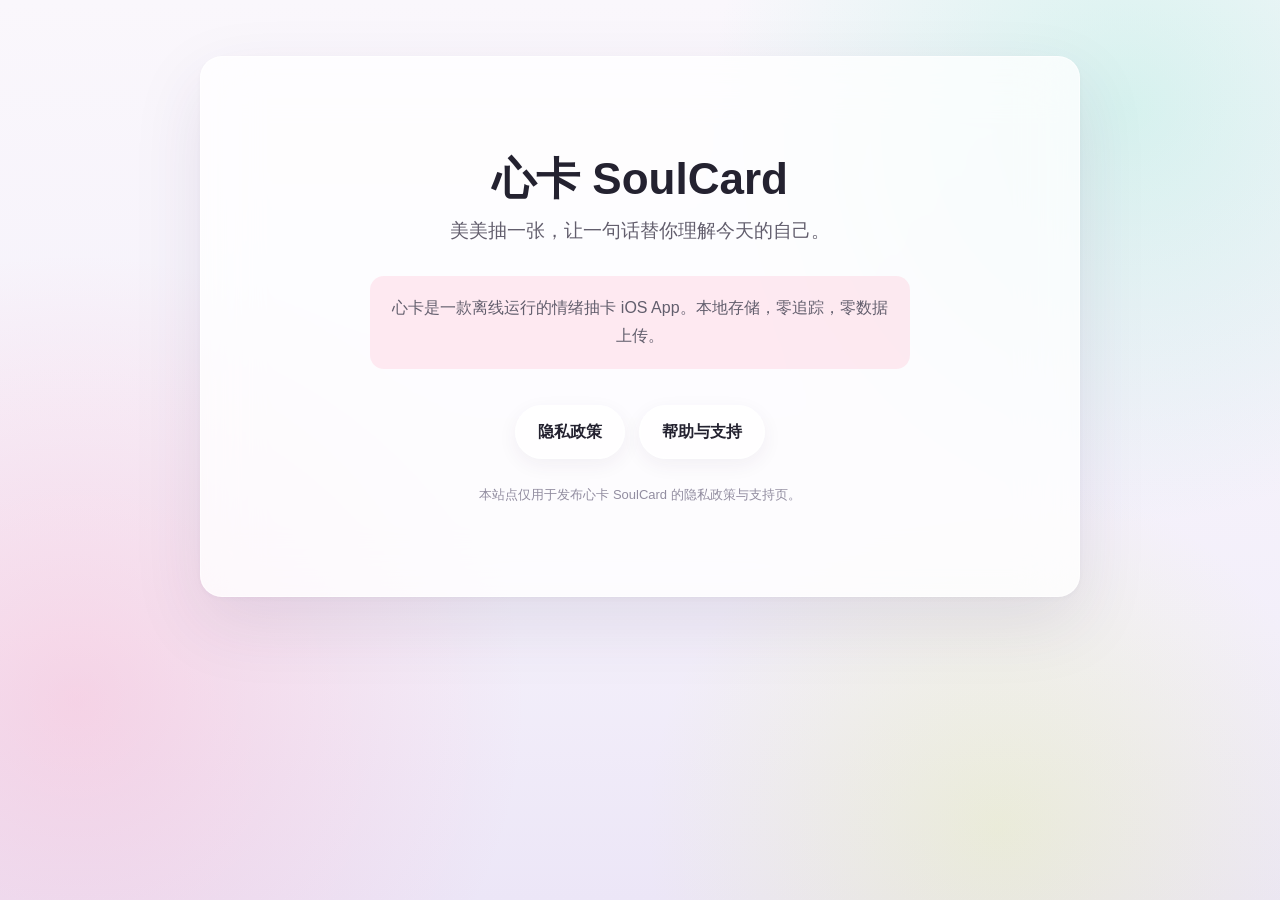
==== index.html @ d4f11d60 "Add SoulCard privacy + support pages Static site for GitHub Pages hosting of 心卡 SoulCard's privacy p" ====
<!doctype html>
<html lang="zh-Hans">
<head>
  <meta charset="utf-8">
  <meta name="viewport" content="width=device-width, initial-scale=1">
  <title>心卡 SoulCard</title>
  <meta name="description" content="心卡 SoulCard：美美抽一张，让一句话替你理解今天的自己。">
  <link rel="stylesheet" href="style.css">
</head>
<body>
  <main>
    <article class="landing">
      <h1>心卡 SoulCard</h1>
      <p class="tagline">美美抽一张，让一句话替你理解今天的自己。</p>

      <p class="summary">
        心卡是一款离线运行的情绪抽卡 iOS App。本地存储，零追踪，零数据上传。
      </p>

      <nav class="links">
        <a href="./privacy.html">隐私政策</a>
        <a href="./support.html">帮助与支持</a>
      </nav>

      <p class="footer-note">本站点仅用于发布心卡 SoulCard 的隐私政策与支持页。</p>
    </article>
  </main>
</body>
</html>
---- style.css ----
:root {
  color-scheme: light;
  --bg-base: #faf7fc;
  --paper: rgba(255, 255, 255, 0.78);
  --ink-primary: #242230;
  --ink-secondary: #625e6d;
  --ink-tertiary: #928da0;
  --accent: #ff8fb3;
  --accent-soft: rgba(255, 143, 179, 0.18);
  --line: rgba(255, 255, 255, 0.55);
  --line-soft: rgba(146, 141, 160, 0.18);
}

* {
  box-sizing: border-box;
}

html, body {
  margin: 0;
  padding: 0;
}

body {
  min-height: 100vh;
  background:
    radial-gradient(circle at 88% 12%, rgba(141, 232, 210, 0.32), transparent 26rem),
    radial-gradient(circle at 6% 78%, rgba(255, 143, 179, 0.28), transparent 28rem),
    radial-gradient(circle at 78% 92%, rgba(221, 245, 110, 0.22), transparent 22rem),
    linear-gradient(180deg, #faf7fc, #f3effa 70%, #ece6f7);
  background-attachment: fixed;
  color: var(--ink-primary);
  font-family: -apple-system, BlinkMacSystemFont, "PingFang SC", "Hiragino Sans GB", "Microsoft YaHei", sans-serif;
  line-height: 1.78;
  -webkit-font-smoothing: antialiased;
}

main {
  width: min(880px, calc(100% - 32px));
  margin: 0 auto;
  padding: 56px 0 80px;
}

article {
  background: var(--paper);
  backdrop-filter: blur(28px) saturate(1.1);
  -webkit-backdrop-filter: blur(28px) saturate(1.1);
  border: 1px solid var(--line);
  border-radius: 22px;
  padding: clamp(28px, 5vw, 56px);
  box-shadow:
    0 26px 70px rgba(60, 40, 90, 0.10),
    0 2px 6px rgba(60, 40, 90, 0.04);
}

article.landing {
  text-align: center;
  padding-top: clamp(56px, 10vw, 96px);
  padding-bottom: clamp(48px, 8vw, 80px);
}

.brand {
  margin: 0 0 18px;
  font-size: 13px;
  font-weight: 600;
  letter-spacing: 0.04em;
  color: var(--ink-tertiary);
  text-transform: none;
}

.brand a {
  color: inherit;
  text-decoration: none;
}

.brand a:hover {
  color: var(--accent);
}

h1 {
  margin: 0 0 8px;
  font-size: clamp(30px, 5.4vw, 44px);
  line-height: 1.2;
  letter-spacing: 0;
  font-weight: 600;
}

h2 {
  margin: 36px 0 10px;
  font-size: 21px;
  line-height: 1.4;
  letter-spacing: 0;
  font-weight: 600;
}

h3 {
  margin: 26px 0 8px;
  font-size: 17px;
  line-height: 1.5;
  font-weight: 600;
  color: var(--ink-primary);
}

p {
  margin: 10px 0;
  color: var(--ink-primary);
}

strong {
  font-weight: 600;
  color: var(--ink-primary);
}

em {
  font-style: normal;
  color: var(--accent);
  font-weight: 500;
}

ul, ol {
  margin: 10px 0 0;
  padding-left: 1.4em;
}

li {
  margin: 4px 0;
  color: var(--ink-primary);
}

.meta {
  color: var(--ink-tertiary);
  font-size: 14px;
  margin-bottom: 28px;
}

.tagline {
  font-size: clamp(16px, 2.4vw, 19px);
  color: var(--ink-secondary);
  margin: 6px 0 28px;
}

.summary {
  border-left: 3px solid var(--accent);
  padding: 14px 0 14px 18px;
  margin: 24px 0 8px;
  color: var(--ink-secondary);
  background: var(--accent-soft);
  border-radius: 0 12px 12px 0;
}

article.landing .summary {
  border-left: none;
  border-radius: 14px;
  padding: 18px 22px;
  text-align: center;
  display: inline-block;
  max-width: 540px;
  margin: 0 auto;
}

a {
  color: var(--accent);
  text-decoration: none;
  border-bottom: 1px solid transparent;
  transition: border-color 0.18s ease;
}

a:hover {
  border-bottom-color: var(--accent);
}

.links {
  display: flex;
  flex-wrap: wrap;
  justify-content: center;
  gap: 14px;
  margin: 36px 0 18px;
}

.links a {
  display: inline-flex;
  align-items: center;
  padding: 12px 22px;
  border-radius: 999px;
  background: rgba(255, 255, 255, 0.7);
  border: 1px solid var(--line);
  color: var(--ink-primary);
  font-weight: 600;
  box-shadow: 0 6px 20px rgba(60, 40, 90, 0.06);
  transition: transform 0.18s ease, box-shadow 0.18s ease;
}

.links a:hover {
  transform: translateY(-1px);
  box-shadow: 0 10px 28px rgba(60, 40, 90, 0.10);
}

.footer-note {
  font-size: 13px;
  color: var(--ink-tertiary);
  margin-top: 24px;
}
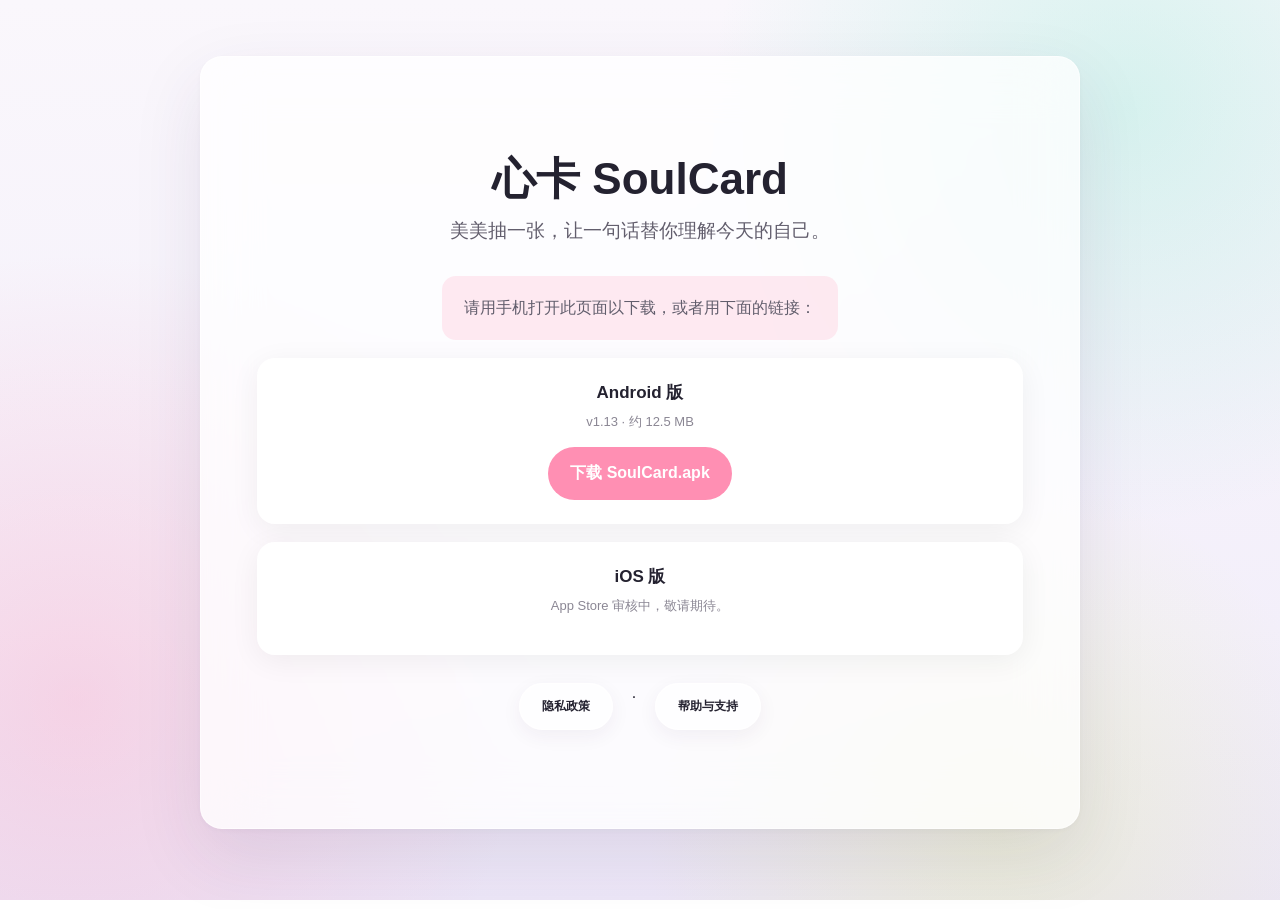
==== commit 5acf5758: "Make landing page a download trigger, not just an info page The QR code in shared posters and the "分" ====
--- a/index.html
+++ b/index.html
@@ -3,9 +3,36 @@
 <head>
   <meta charset="utf-8">
   <meta name="viewport" content="width=device-width, initial-scale=1">
-  <title>心卡 SoulCard</title>
-  <meta name="description" content="心卡 SoulCard：美美抽一张，让一句话替你理解今天的自己。">
+  <title>下载 心卡 SoulCard</title>
+  <meta name="description" content="心卡 SoulCard：美美抽一张，让一句话替你理解今天的自己。本页面会自动检测设备并跳到对应的安装入口。">
   <link rel="stylesheet" href="style.css">
+  <style>
+    .dl-card {
+      background: #fff;
+      border-radius: 18px;
+      padding: 22px 22px 24px;
+      margin: 18px 0 12px;
+      box-shadow: 0 6px 30px rgba(0,0,0,0.06);
+    }
+    .dl-card h3 { margin: 0 0 4px; font-size: 17px; }
+    .dl-card .platform-note {
+      color: #8b8794;
+      font-size: 13px;
+      margin: 0 0 14px;
+    }
+    .dl-card .apk-download { display: inline-block; margin: 0; }
+    .wechat-hint {
+      background: #fff7e6;
+      border-radius: 14px;
+      padding: 16px 18px;
+      margin: 16px 0;
+      color: #8a6d3b;
+      font-size: 14px;
+      line-height: 1.6;
+    }
+    .links { margin-top: 28px; }
+    .sub-link { color: #b6b1bb; font-size: 12px; }
+  </style>
 </head>
 <body>
   <main>
@@ -13,17 +40,97 @@
       <h1>心卡 SoulCard</h1>
       <p class="tagline">美美抽一张，让一句话替你理解今天的自己。</p>
 
-      <p class="summary">
-        心卡是一款离线运行的情绪抽卡 iOS App。本地存储，零追踪，零数据上传。
-      </p>
+      <p class="summary" id="status">检测设备中…</p>
+
+      <div id="wechat-hint" class="wechat-hint" style="display:none">
+        看起来你在微信里打开了这个页面。<br>
+        请点击右上角 <strong>···</strong> → <strong>在浏览器中打开</strong>，才能直接下载安装包。
+      </div>
+
+      <div id="actions" style="display:none">
+        <div id="card-android" class="dl-card" style="display:none">
+          <h3>Android 版</h3>
+          <p class="platform-note" id="android-version">最新版本</p>
+          <a id="dl-android" class="apk-download" href="#" download>下载 SoulCard.apk</a>
+        </div>
+        <div id="card-ios" class="dl-card" style="display:none">
+          <h3>iOS 版</h3>
+          <p class="platform-note">App Store 审核中，敬请期待。</p>
+        </div>
+      </div>
 
       <nav class="links">
-        <a href="./privacy.html">隐私政策</a>
-        <a href="./support.html">帮助与支持</a>
+        <a class="sub-link" href="./privacy.html">隐私政策</a>
+        &nbsp;·&nbsp;
+        <a class="sub-link" href="./support.html">帮助与支持</a>
       </nav>
-
-      <p class="footer-note">本站点仅用于发布心卡 SoulCard 的隐私政策与支持页。</p>
     </article>
   </main>
+  <script>
+    (function () {
+      var ua = navigator.userAgent || '';
+      var isAndroid = /Android/i.test(ua);
+      var isIOS = /iPhone|iPad|iPod/i.test(ua);
+      var isWeChat = /MicroMessenger/i.test(ua);
+      var statusEl = document.getElementById('status');
+      var actionsEl = document.getElementById('actions');
+      var cardAndroid = document.getElementById('card-android');
+      var cardIos = document.getElementById('card-ios');
+      var dlAndroid = document.getElementById('dl-android');
+      var versionNote = document.getElementById('android-version');
+      var wechatHint = document.getElementById('wechat-hint');
+
+      function revealAndroid(apkUrl, versionName, sizeMB) {
+        dlAndroid.href = apkUrl;
+        if (versionName) {
+          versionNote.textContent = 'v' + versionName + (sizeMB ? ' · 约 ' + sizeMB + ' MB' : '');
+        }
+        cardAndroid.style.display = '';
+        actionsEl.style.display = '';
+      }
+      function revealIos() {
+        cardIos.style.display = '';
+        actionsEl.style.display = '';
+      }
+
+      // WeChat WebView blocks .apk downloads — show guidance and skip auto-redirect.
+      if (isWeChat) {
+        wechatHint.style.display = '';
+        statusEl.textContent = '心卡 SoulCard 离线运行，零追踪。';
+      }
+
+      fetch('./version.json', { cache: 'no-store' })
+        .then(function (r) { return r.json(); })
+        .then(function (j) {
+          var apkUrl = j.apkUrl;
+          var versionName = j.apkVersionName;
+          var sizeMB = j.apkSizeBytes ? (j.apkSizeBytes / 1024 / 1024).toFixed(1) : null;
+          if (isAndroid && !isWeChat) {
+            // Direct trigger — Android browsers prompt the user for the APK.
+            statusEl.textContent = '正在准备下载…';
+            window.location.href = apkUrl;
+            setTimeout(function () {
+              statusEl.textContent = '没自动开始？点击下面的按钮：';
+              revealAndroid(apkUrl, versionName, sizeMB);
+            }, 1500);
+          } else if (isIOS) {
+            statusEl.textContent = '心卡 SoulCard 离线运行，零追踪。';
+            revealIos();
+          } else if (isWeChat) {
+            revealAndroid(apkUrl, versionName, sizeMB);
+            revealIos();
+          } else {
+            statusEl.textContent = '请用手机打开此页面以下载，或者用下面的链接：';
+            revealAndroid(apkUrl, versionName, sizeMB);
+            revealIos();
+          }
+        })
+        .catch(function () {
+          // Fall back to the support page if version.json fetch fails (offline,
+          // CDN hiccup, etc).
+          statusEl.innerHTML = '加载下载信息失败，请前往 <a href="./support.html">帮助页</a> 手动下载。';
+        });
+    })();
+  </script>
 </body>
 </html>
--- a/style.css
+++ b/style.css
@@ -132,6 +132,48 @@
   margin-bottom: 28px;
 }
 
+.apk-download {
+  display: inline-block;
+  background: var(--accent);
+  color: #fff;
+  padding: 12px 22px;
+  border-radius: 28px;
+  text-decoration: none;
+  font-weight: 600;
+  font-size: 16px;
+  margin: 4px 0 6px;
+}
+
+.apk-download:hover {
+  opacity: 0.9;
+}
+
+.screenshots-grid {
+  display: grid;
+  grid-template-columns: repeat(3, 1fr);
+  gap: 14px;
+  margin: 20px 0 28px;
+}
+
+.screenshots-grid img {
+  width: 100%;
+  height: auto;
+  border-radius: 22px;
+  box-shadow: 0 6px 24px rgba(30, 18, 40, 0.10), 0 2px 6px rgba(30, 18, 40, 0.06);
+  border: 1px solid rgba(0, 0, 0, 0.04);
+  display: block;
+}
+
+@media (max-width: 600px) {
+  .screenshots-grid {
+    grid-template-columns: repeat(2, 1fr);
+    gap: 10px;
+  }
+  .screenshots-grid img {
+    border-radius: 16px;
+  }
+}
+
 .tagline {
   font-size: clamp(16px, 2.4vw, 19px);
   color: var(--ink-secondary);
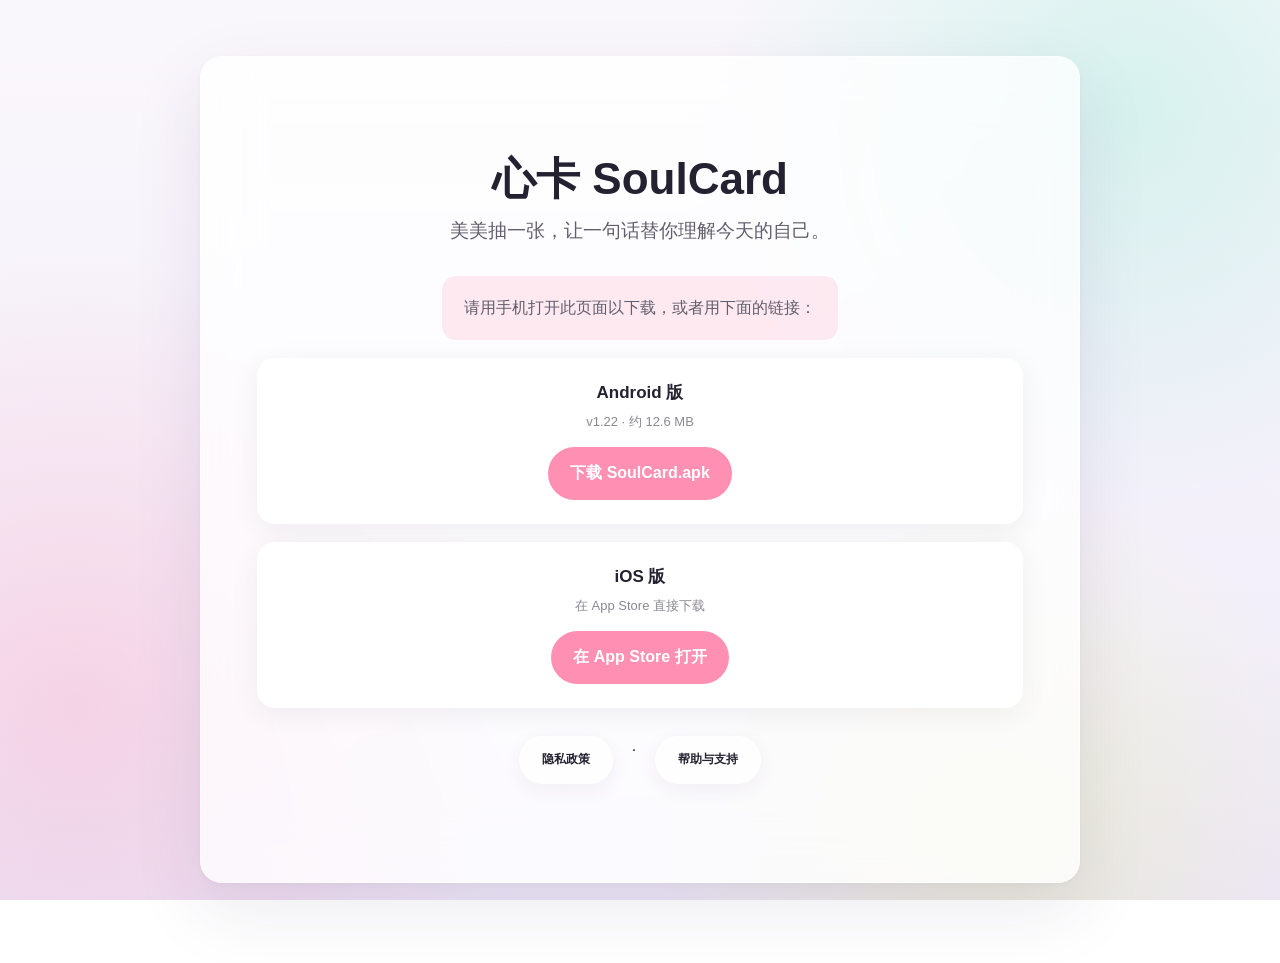
==== commit a63095a4: "iOS shipped — landing page + support copy now point at App Store App ID 6770044426. URL: https://app" ====
--- a/index.html
+++ b/index.html
@@ -55,7 +55,8 @@
         </div>
         <div id="card-ios" class="dl-card" style="display:none">
           <h3>iOS 版</h3>
-          <p class="platform-note">App Store 审核中，敬请期待。</p>
+          <p class="platform-note">在 App Store 直接下载</p>
+          <a id="dl-ios" class="apk-download" href="https://apps.apple.com/cn/app/%E5%BF%83%E5%8D%A1/id6770044426">在 App Store 打开</a>
         </div>
       </div>
 
@@ -113,9 +114,15 @@
               statusEl.textContent = '没自动开始？点击下面的按钮：';
               revealAndroid(apkUrl, versionName, sizeMB);
             }, 1500);
-          } else if (isIOS) {
-            statusEl.textContent = '心卡 SoulCard 离线运行，零追踪。';
-            revealIos();
+          } else if (isIOS && !isWeChat) {
+            // iOS Safari supports direct App Store redirect via the apps.apple.com URL.
+            // WeChat in-app browser blocks it — handled below.
+            statusEl.textContent = '正在打开 App Store…';
+            window.location.href = 'https://apps.apple.com/cn/app/%E5%BF%83%E5%8D%A1/id6770044426';
+            setTimeout(function () {
+              statusEl.textContent = '没自动跳转？点下面：';
+              revealIos();
+            }, 1500);
           } else if (isWeChat) {
             revealAndroid(apkUrl, versionName, sizeMB);
             revealIos();
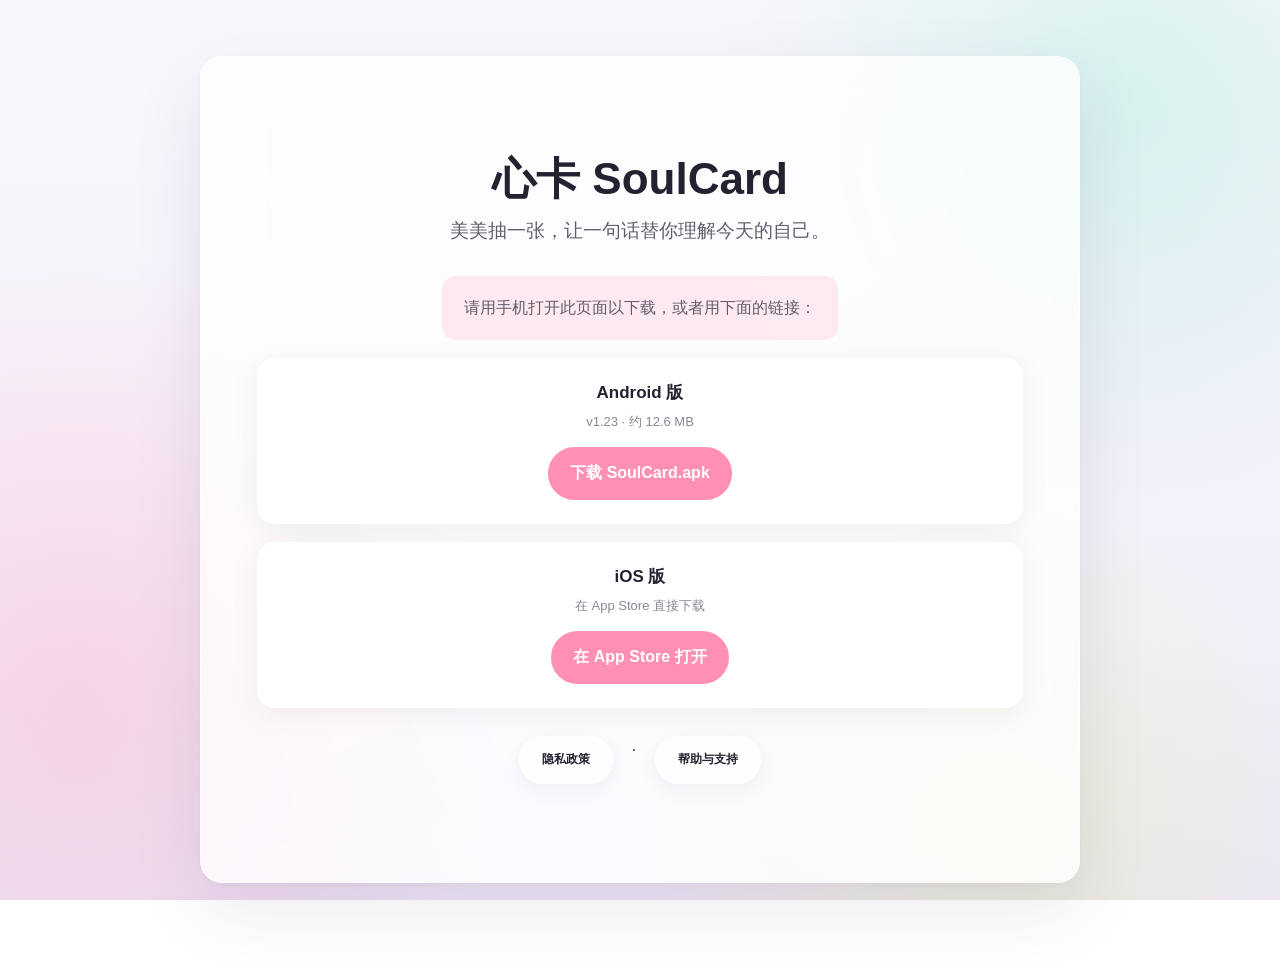
==== commit 7373b80e: "Fix iOS-in-WeChat: don't skip App Store auto-redirect The previous logic checked `isIOS && !isWeChat" ====
--- a/index.html
+++ b/index.html
@@ -94,8 +94,11 @@
         actionsEl.style.display = '';
       }
 
-      // WeChat WebView blocks .apk downloads — show guidance and skip auto-redirect.
-      if (isWeChat) {
+      // WeChat WebView blocks .apk downloads (so Android needs the "open in
+      // browser" hint), but apps.apple.com deep links work natively in WeChat —
+      // tapping one auto-opens the App Store. So the iOS redirect path doesn't
+      // need the WeChat guardrail.
+      if (isAndroid && isWeChat) {
         wechatHint.style.display = '';
         statusEl.textContent = '心卡 SoulCard 离线运行，零追踪。';
       }
@@ -106,7 +109,16 @@
           var apkUrl = j.apkUrl;
           var versionName = j.apkVersionName;
           var sizeMB = j.apkSizeBytes ? (j.apkSizeBytes / 1024 / 1024).toFixed(1) : null;
-          if (isAndroid && !isWeChat) {
+          if (isIOS) {
+            // App Store URL works even inside WeChat — it deep-links into the
+            // native App Store app. Always attempt the redirect.
+            statusEl.textContent = '正在打开 App Store…';
+            window.location.href = 'https://apps.apple.com/cn/app/%E5%BF%83%E5%8D%A1/id6770044426';
+            setTimeout(function () {
+              statusEl.textContent = '没自动跳转？点下面：';
+              revealIos();
+            }, 1500);
+          } else if (isAndroid && !isWeChat) {
             // Direct trigger — Android browsers prompt the user for the APK.
             statusEl.textContent = '正在准备下载…';
             window.location.href = apkUrl;
@@ -114,19 +126,12 @@
               statusEl.textContent = '没自动开始？点击下面的按钮：';
               revealAndroid(apkUrl, versionName, sizeMB);
             }, 1500);
-          } else if (isIOS && !isWeChat) {
-            // iOS Safari supports direct App Store redirect via the apps.apple.com URL.
-            // WeChat in-app browser blocks it — handled below.
-            statusEl.textContent = '正在打开 App Store…';
-            window.location.href = 'https://apps.apple.com/cn/app/%E5%BF%83%E5%8D%A1/id6770044426';
-            setTimeout(function () {
-              statusEl.textContent = '没自动跳转？点下面：';
-              revealIos();
-            }, 1500);
-          } else if (isWeChat) {
+          } else if (isAndroid && isWeChat) {
+            // APK download blocked in WeChat — show card with the "open in
+            // browser" hint already visible above.
             revealAndroid(apkUrl, versionName, sizeMB);
-            revealIos();
           } else {
+            // Desktop / unknown — show both download cards.
             statusEl.textContent = '请用手机打开此页面以下载，或者用下面的链接：';
             revealAndroid(apkUrl, versionName, sizeMB);
             revealIos();
